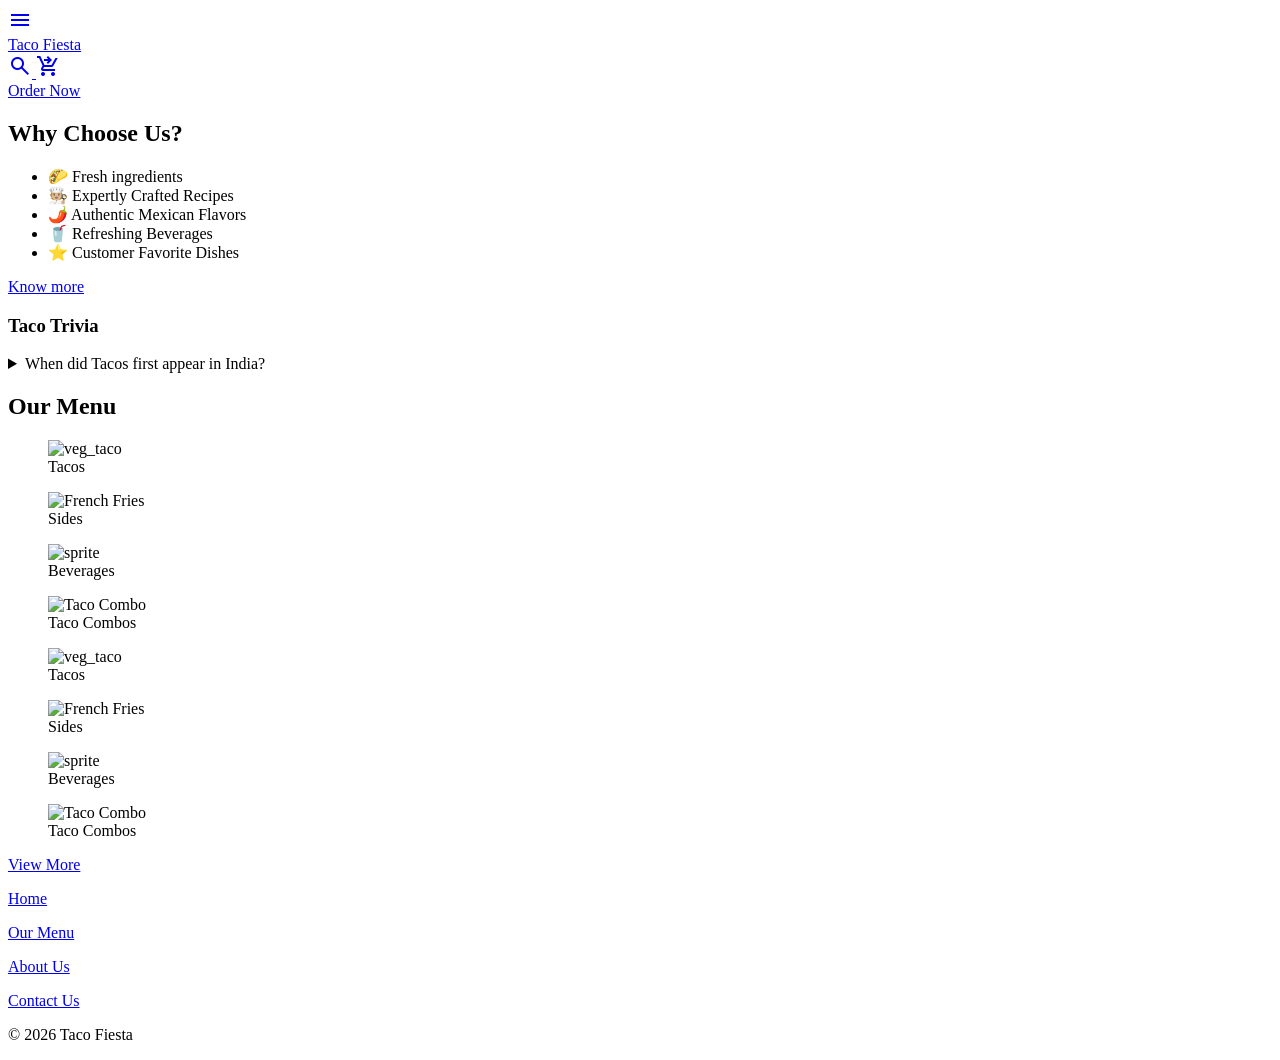
==== index.html @ 017e8133 "Added homepage layout" ====
<!DOCTYPE html>
<html lang="en">
<head>
    <meta charset="UTF-8">
    <meta name="viewport" content="width=device-width, initial-scale=1.0">
    <title>Taco Fiesta</title>
    <link rel="icon" href="favicon.ico" type="image/x-icon">
    <link rel="stylesheet" href="https://fonts.googleapis.com/css2?family=Material+Symbols+Outlined:opsz,wght,FILL,GRAD@24,400,0,0"/>
    <link rel="stylesheet" href="css/style.css">
</head>
<body>
   <header>
   <nav class="navbar">
    <div class="navdiv">
       <a href="#menu">
        <span class="material-symbols-outlined menu-symbol">menu</span>
        </a>
     <div class="logo"><a href="index.html">Taco Fiesta</a></div>
     
     <div class="symbols">
    <a href="#search">
     <span class="material-symbols-outlined search-symbol">search</span>
     </a>
     <a href="#cart">
      <span class="material-symbols-outlined cart-symbol">shopping_cart_checkout</span>
      </a> 
     </div>
      </div>
         </nav>
      <section class="hero">
          <a href="products.html" class="btn">Order Now</a>
      </section>
    
    </header>
  
  <main>
   <section class="About">
   <h2>Why Choose Us?</h2>
    <ul>
        <li>🌮 Fresh ingredients</li>
        <li>🧑🏼‍🍳 Expertly Crafted Recipes</li>
        <li>🌶️ Authentic Mexican Flavors</li>
        <li>🥤 Refreshing Beverages</li>
        <li>⭐ Customer Favorite Dishes</li>
    </ul>
   <a href="About.html" class="btn-secondary">Know more</a>
     <aside class="info">
    <h3>Taco Trivia</h3>
   
        <details>
            <summary>When did Tacos first appear in India?</summary>
            <p>
                Tacos first appeared in India in the early <time datetime="2010">2010</time>s, around <time datetime="2010">2010</time>, when Mexican-style fast-food chains introduced them to Indian consumers.</p>  (Source: <cite>
                    <a href="https://www.meatpoultry.com/articles/2504-first-taco-bell-opens-in-india?utm_source=chatgpt.com" target="_blank">MEAT+POULTRY</a>
                </cite>)
        </details>
    </aside>
   </section>
  
  <section id="Products" class="products">
    <h2>Our Menu</h2>
    <div class="our_menu">
        <div class="group">
            <article class="items">
                <figure>
                    <img src="imgs/veg-taco.png" alt="veg_taco">
                    <figcaption>Tacos</figcaption>
                </figure>
            </article>
            <article class="items">
                <figure>
                    <img src="imgs/French-fries.png" alt="French Fries">
                    <figcaption>Sides</figcaption>
                </figure>
            </article>
            <article class="items">
                <figure>
                    <img src="imgs/sprite.png" alt="sprite">
                    <figcaption>Beverages</figcaption>
                </figure>
            </article>
            <article class="items">
                <figure>
                    <img src="imgs/Taco-combo.png" alt="Taco Combo">
                    <figcaption>Taco Combos</figcaption>
                </figure>
            </article>
        </div>

        <div aria-hidden="true" class="group">
            <article class="items">
                <figure>
                    <img src="imgs/veg-taco.png" alt="veg_taco">
                    <figcaption>Tacos</figcaption>
                </figure>
            </article>
            <article class="items">
                <figure>
                    <img src="imgs/French-fries.png" alt="French Fries">
                    <figcaption>Sides</figcaption>
                </figure>
            </article>
            <article class="items">
                <figure>
                    <img src="imgs/sprite.png" alt="sprite">
                    <figcaption>Beverages</figcaption>
                </figure>
            </article>
            <article class="items">
                <figure>
                    <img src="imgs/Taco-combo.png" alt="Taco Combo">
                    <figcaption>Taco Combos</figcaption>
                </figure>
            </article>
        </div>
    </div>

    <a href="products.html" class="btn-secondary">View More</a>
</section>
   </main>
  
    <footer>
      <p> <a href="index.html">Home</a></p>
      <p> <a href="products.html">Our Menu</a></p>
      <p> <a href="About.html">About Us</a></p>
      <p> <a href="contact.html">Contact Us</a></p>
      <p>&copy; 2026 Taco Fiesta</p>
</footer>
</body>
</html>
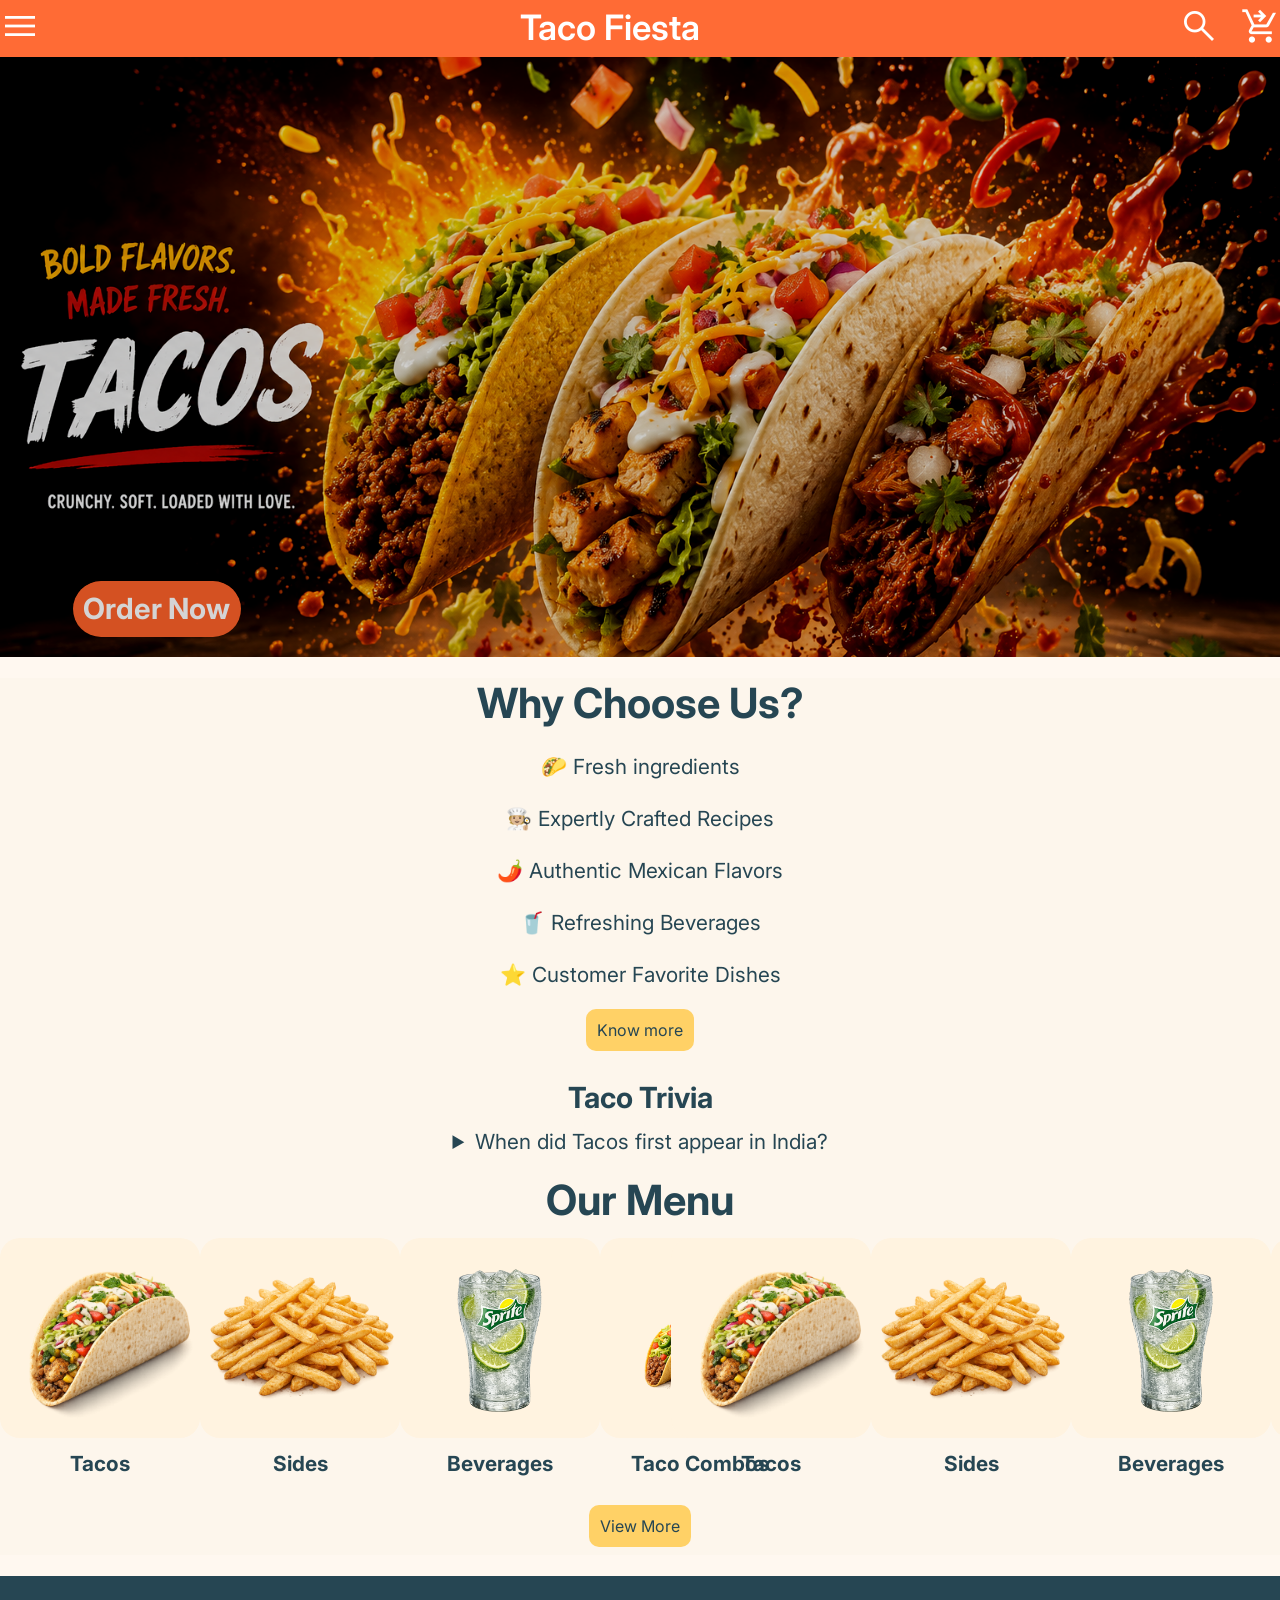
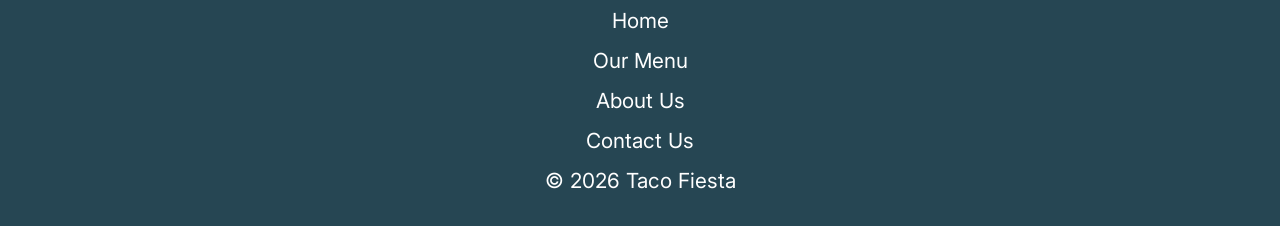
==== commit 04b63d46: "Added homepage layout" ====
--- a/index.html
+++ b/index.html
@@ -43,7 +43,7 @@
         <li>🥤 Refreshing Beverages</li>
         <li>⭐ Customer Favorite Dishes</li>
     </ul>
-   <a href="About.html" class="btn-secondary">Know more</a>
+   <a href="about.html" class="btn-secondary">Know more</a>
      <aside class="info">
     <h3>Taco Trivia</h3>
    
@@ -122,7 +122,7 @@
     <footer>
       <p> <a href="index.html">Home</a></p>
       <p> <a href="products.html">Our Menu</a></p>
-      <p> <a href="About.html">About Us</a></p>
+      <p> <a href="about.html">About Us</a></p>
       <p> <a href="contact.html">Contact Us</a></p>
       <p>&copy; 2026 Taco Fiesta</p>
 </footer>
--- a/css/style.css
+++ b/css/style.css
@@ -0,0 +1,448 @@
+@import url("https://fonts.googleapis.com/css2?family=Inter:ital,opsz,wght@0,14..32,100..900;1,14..32,100..900&family=Nunito:ital,wght@0,200..1000;1,200..1000&display=swap");
+* {
+  margin: 0;
+  padding: 0;
+  box-sizing: border-box;
+}
+:root {
+  --PRIMARY-COLOR: #ff6b35;
+  --SECONDARY-COLOR: #ffd166;
+  --ACCENT-COLOR: #06d6a0;
+  --BACKGROUND-COLOR: #fff8f0;
+  --TEXT-COLOR: #264653;
+  --LIGHT-TEXT-COLOR: #ffffff;
+  --BTN-FONT-SIZE: 16px;
+  --BTN-BORDER-RADIUS: 10px;
+  --FOOTER-BACKGROUND-COLOR: #264653;
+  --CARD-BACKGROUND-COLOR: #fffdf9;
+  --CARD-BORDER-COLOR: #ffd166;
+  --CARD-IMG-BACKGROUND-COLOR:#fff3e0;
+}
+/* Navigation */
+.navbar {
+  background-color: var(--PRIMARY-COLOR);
+  width: 100%;
+  transition: all 0.3s ease;
+}
+.navbar a:hover,
+.navbar .material-symbols-outlined:hover {
+  color: #ffd166;
+}
+.navdiv {
+  display: flex;
+  justify-content: space-between;
+  padding: 0.3em 0;
+}
+.symbols {
+  display: flex;
+  justify-content: flex-end;
+  flex-flow: row nowrap;
+  align-items: center;
+  gap: 1rem;
+}
+
+.logo a,
+.title a {
+  font-size: 35px;
+  font-weight: 600;
+  color: var(--LIGHT-TEXT-COLOR);
+}
+.menu-symbol,
+.search-symbol,
+.cart-symbol {
+  font-size: 40px;
+  color: var(--LIGHT-TEXT-COLOR);
+}
+/* ====== Typography ====== */
+h1 {
+  font-size: 3.75rem;
+}
+h2 {
+  font-size: 2rem;
+  margin-bottom: 0.3em;
+}
+h3 {
+  font-size: 1.4rem;
+  margin-bottom: 0.5em;
+}
+li {
+  list-style-type: none;
+}
+a {
+  text-decoration: none;
+}
+.About {
+  text-align: center;
+}
+/* ======= Layout ======= */
+html {
+  font-size: 1.3rem;
+  background-color: var(--BACKGROUND-COLOR);
+  color: var(--TEXT-COLOR);
+  font-family: "Inter", sans-serif;
+  scroll-behavior: smooth;
+}
+body {
+  margin: 0 auto;
+}
+header {
+  top: 0;
+}
+main {
+  background-color: #fdf6ec;
+}
+.hero {
+  background-image: url("/imgs/HeroSection.png");
+  background-size: cover;
+  background-position: center;
+  background-repeat: no-repeat;
+  width: 100%;
+  height: 600px;
+  filter: brightness(80%) saturate(100%) contrast(110%);
+  display: flex;
+  flex-direction: column;
+  justify-content: flex-end;
+  align-items: flex-start;
+  padding-bottom: 0.5em;
+  padding-left: 3em;
+  margin-bottom: 1em;
+}
+.About ul {
+  line-height: 2.5rem;
+}
+.info {
+  margin: 1em 0;
+}
+.products {
+  text-align: center;
+  margin: 1em 0;
+}
+.our_menu {
+  display: flex;
+  overflow: hidden;
+}
+.group {
+  display: flex;
+  flex-shrink: 0;
+  animation: spin 5s infinite linear;
+  margin-bottom: 1em;
+}
+@keyframes spin {
+  from {
+    transform: translateX(0);
+  }
+  to {
+    transform: translateX(-100%);
+  }
+}
+.items {
+  flex: 0 0 200px;
+  border-radius: 20px;
+  text-align: center;
+}
+figure {
+  margin: 0;
+}
+.items img {
+  border-radius: 20px;
+  background-color: #fff3e0;
+  width: 100%;
+  height: 200px;
+  object-fit: contain;
+}
+.items figcaption {
+  font-weight: bold;
+  font-size: 1rem;
+  margin-top: 8px;
+}
+.TacoFiesta {
+  padding: 0;
+  margin: 0;
+}
+.Image img {
+  width: 100%;
+  height: auto;
+}
+.Content {
+  margin: 2em;
+  color: var(--TEXT-COLOR);
+  line-height: 40px;
+}
+.Desc {
+  list-style-type: circle;
+  max-width: 45ch;
+  text-align: center;
+  margin: 0 auto;
+}
+.description {
+  font-size: 1.125rem;
+}
+.OurMenu {
+  text-align: center;
+  margin: 1em 0;
+}
+.grid {
+  margin: 1em;
+  gap: 1rem;
+  display: flex;
+  flex-wrap: wrap;
+  justify-content: center;
+}
+.card {
+  margin: 0;
+  width: min(100%, 280px);
+  min-height: 350px;
+  background-color: var(--CARD-BACKGROUND-COLOR);
+  border: 2px solid var(--CARD-BORDER-COLOR);
+  border-radius: 20px;
+  transition: all 0.3s ease;
+  scroll-margin-top: 8rem;
+}
+.card:hover {
+  transform: translateY(-0.2rem) scaleY(1.02);
+  box-shadow:
+    0 4px 12px rgba(0, 0, 0, 0.08),
+    0 8px 20px rgba(255, 107, 53, 0.12);
+  border-color: #f4b942;
+}
+.card:hover figcaption {
+  color: var(--PRIMARY-COLOR);
+  transform: scale(1.05);
+}
+.card:hover .btn-primary {
+  background-color: #e85a24;
+  transform: translateY(-0.2rem) scaleY(1.02);
+}
+.card:hover .cost {
+  color: #c1121f;
+  transform: scale(1.05);
+}
+.card:hover .desc {
+  transform: scale(1.03);
+}
+.card:hover img {
+  transform: scale(1.05);
+  background-color: #ffe4b5;
+}
+.card figure {
+  margin: 0;
+  overflow: hidden;
+}
+.card img {
+  margin: 0.5em;
+  border-radius: 20px;
+  background-color: var(--CARD-IMG-BACKGROUND-COLOR);
+  width: 90%;
+  height: 200px;
+  object-fit: contain;
+  transition: all 0.3s ease;
+}
+.card figcaption {
+  margin: 0.3em;
+  font-weight: bold;
+  font-size: 1rem;
+  transition: all 0.3s ease;
+}
+.card .desc {
+  margin: 0.2em;
+  font-size: large;
+  line-height: 35px;
+  transition: all 0.3s ease;
+}
+.card .cost {
+  font-weight: bold;
+  transition: all 0.3s ease;
+}
+.contact-us {
+  display: flex;
+  flex-direction: column;
+  justify-content: center;
+  align-items: center;
+  margin: 2em;
+}
+.form {
+  padding: 1em;
+  width: min(100%, 500px);
+  height: 650px;
+  background-color: var(--LIGHT-TEXT-COLOR);
+  border-radius: 12px;
+  transform: translateY(30px);
+  opacity: 0;
+  animation: slideUp 0.8s ease forwards;
+}
+@keyframes slideUp {
+  to {
+    transform: translateY(0);
+    opacity: 1;
+  }
+}
+.form:hover {
+  transform: translateY(-3px);
+  box-shadow: 0 12px 28px rgba(0, 0, 0, 0.18);
+}
+.form:hover legend {
+  color: var(--PRIMARY-COLOR);
+}
+.details {
+  display: flex;
+  flex-direction: column;
+  justify-content: center;
+  margin: 1em 0.5em;
+}
+.input {
+  margin: 1em 0;
+  width: 100%;
+}
+.result {
+  display: flex;
+  justify-content: center;
+  gap: 20px;
+  margin-top: 0.6em;
+}
+legend {
+  padding: 0.5em;
+}
+/* buttons */
+
+.btn {
+  margin: 0.5rem;
+  padding: 0.5rem;
+  font-size: 1.4rem;
+  font-weight: bolder;
+  border-radius: 50px;
+  background-color: var(--PRIMARY-COLOR);
+  color: var(--LIGHT-TEXT-COLOR);
+  transition: all 0.3s ease;
+  display: inline-flex;
+  align-items: center;
+  justify-content: center;
+}
+.btn:hover {
+  background-color: #e85a24;
+  transform: translateY(-0.2rem) scaleY(1.02);
+}
+.btn-primary {
+  margin: 0.5em 0;
+  padding: 0.7em;
+  border-radius: var(--BTN-BORDER-RADIUS);
+  background-color: var(--PRIMARY-COLOR);
+  color: var(--LIGHT-TEXT-COLOR);
+  font-size: var(--BTN-FONT-SIZE);
+  transition: all 0.3s ease;
+  display: inline-flex;
+  align-items: center;
+  justify-content: center;
+}
+.btn-primary:hover {
+  background-color: #e85a24;
+  transform: translateY(-0.2rem) scaleY(1.02);
+}
+.btn-secondary {
+  margin: 0.5em 0;
+  padding: 0.7em;
+  border-radius: var(--BTN-BORDER-RADIUS);
+  background-color: var(--SECONDARY-COLOR);
+  color: var(--TEXT-COLOR);
+  font-size: var(--BTN-FONT-SIZE);
+  transition: all 0.3s ease;
+  display: inline-flex;
+  align-items: center;
+  justify-content: center;
+}
+.btn-secondary:hover {
+  background-color: #f4b942;
+  transform: translateY(-0.2rem) scaleY(1.02);
+}
+footer {
+  bottom: 0;
+  padding: 1.2em 0;
+  line-height: 40px;
+  background-color: var(--FOOTER-BACKGROUND-COLOR);
+  color: var(--LIGHT-TEXT-COLOR);
+  display: flex;
+  flex-direction: column;
+  align-items: center;
+}
+footer a {
+  color: var(--LIGHT-TEXT-COLOR);
+}
+footer a:hover {
+  color: #ffd166;
+  text-decoration: underline;
+}
+@media screen and (max-width: 480px) {
+  html {
+    font-size: 1rem;
+  }
+  .logo a,
+  .title a {
+    font-size: 1.5rem;
+  }
+  .menu-symbol,
+  .search-symbol,
+  .cart-symbol {
+    font-size: 30px;
+  }
+  .hero {
+    background-size: cover;
+    width: 100%;
+    height: 220px;
+    padding-left: 0;
+  }
+  .btn {
+    font-size: 0.85rem;
+  }
+  h1 {
+    font-size: 2rem;
+  }
+  h2 {
+    font-size: 1.6rem;
+  }
+  h3 {
+    font-size: 1.3rem;
+  }
+  .About ul {
+    line-height: 2rem;
+  }
+  .items img {
+    width: 100%;
+    height: 160px;
+    object-fit: contain;
+  }
+  .card {
+    border: 2px solid #f4b942;
+    width: min(100%, 250px);
+  }
+  .card figcaption {
+    color: var(--PRIMARY-COLOR);
+  }
+  .card .cost {
+    color: #c1121f;
+  }
+  .card img {
+    background-color: #ffe4b5;
+  }
+  .Content {
+    line-height: 35px;
+  }
+  .form {
+    width: min(100%, 400px);
+    height: 560px;
+    box-shadow: 0 12px 28px rgba(0, 0, 0, 0.18);
+  }
+  .input {
+    width: 100%;
+  }
+  legend {
+    color: var(--PRIMARY-COLOR);
+  }
+  footer {
+    padding: 1.2em;
+    font-size: 0.9rem;
+    line-height: 30px;
+    text-align: center;
+  }
+  footer a {
+    text-decoration: underline;
+  }
+}
